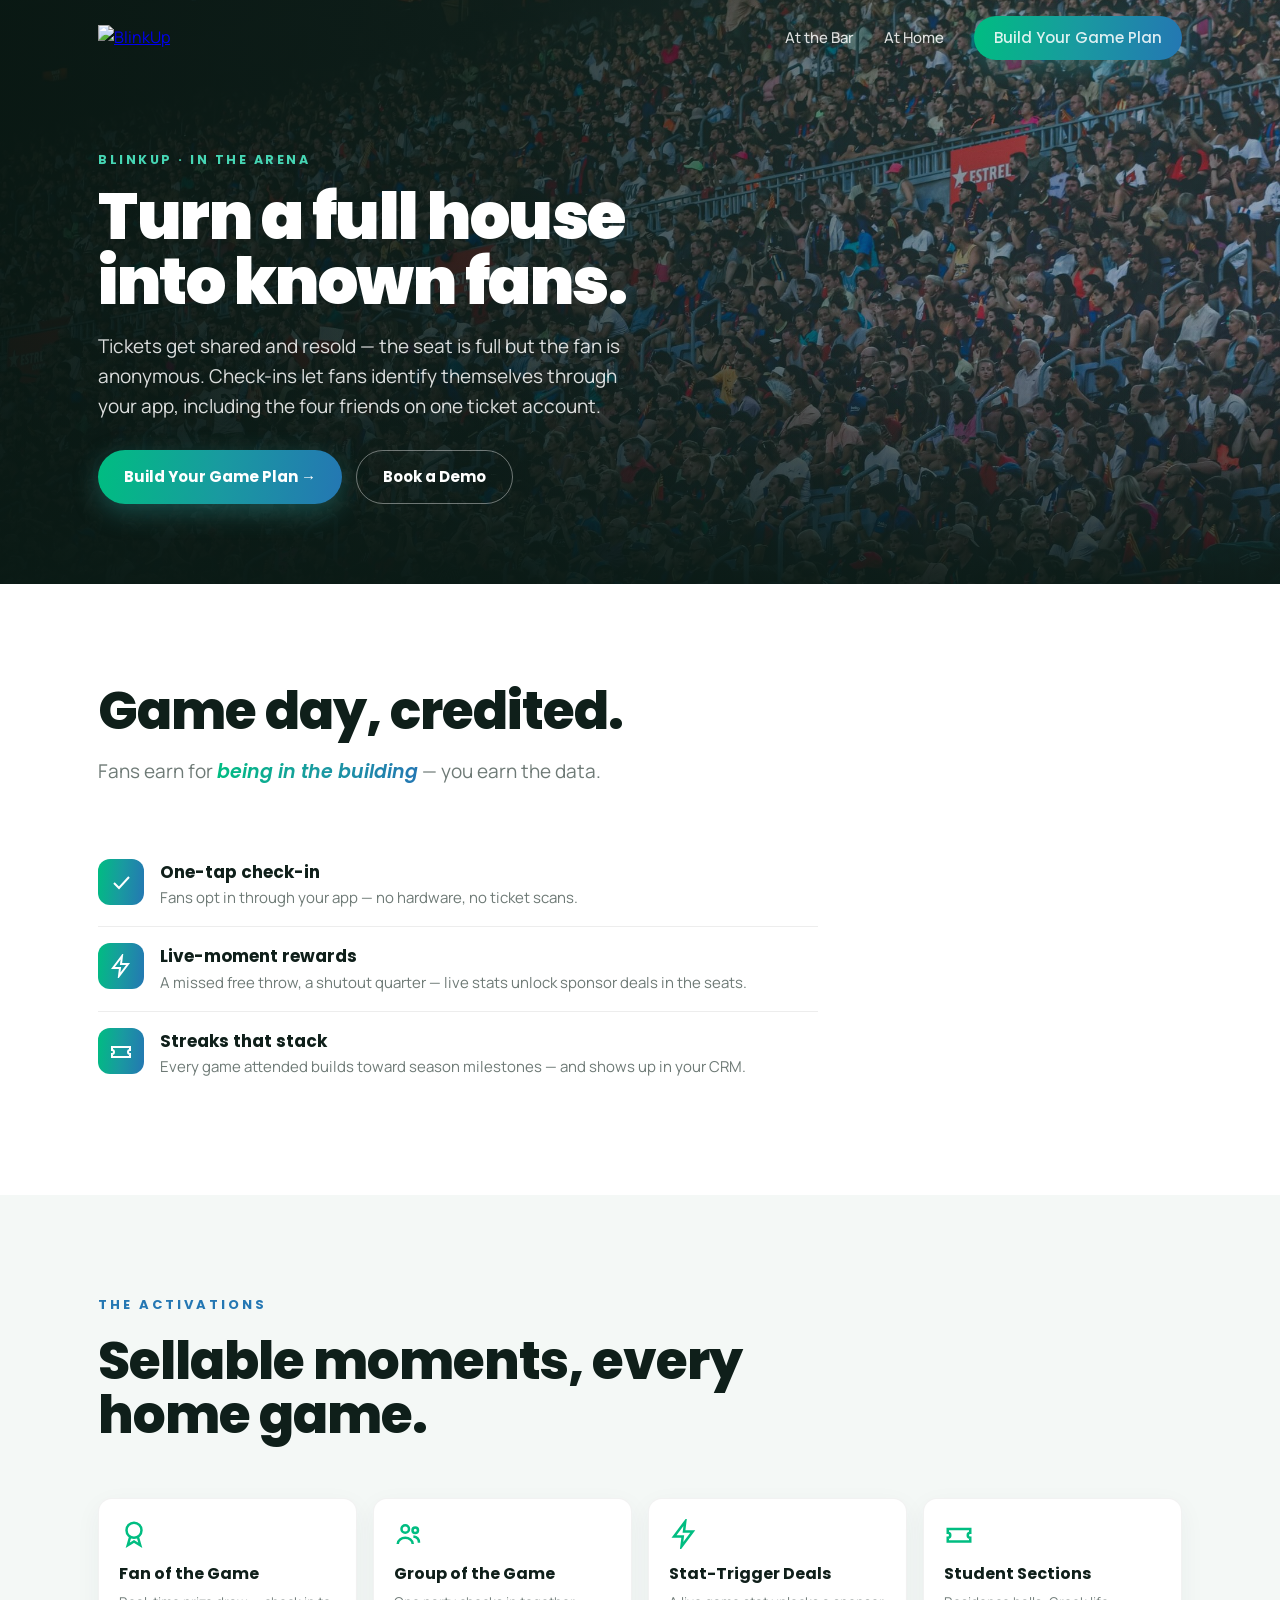
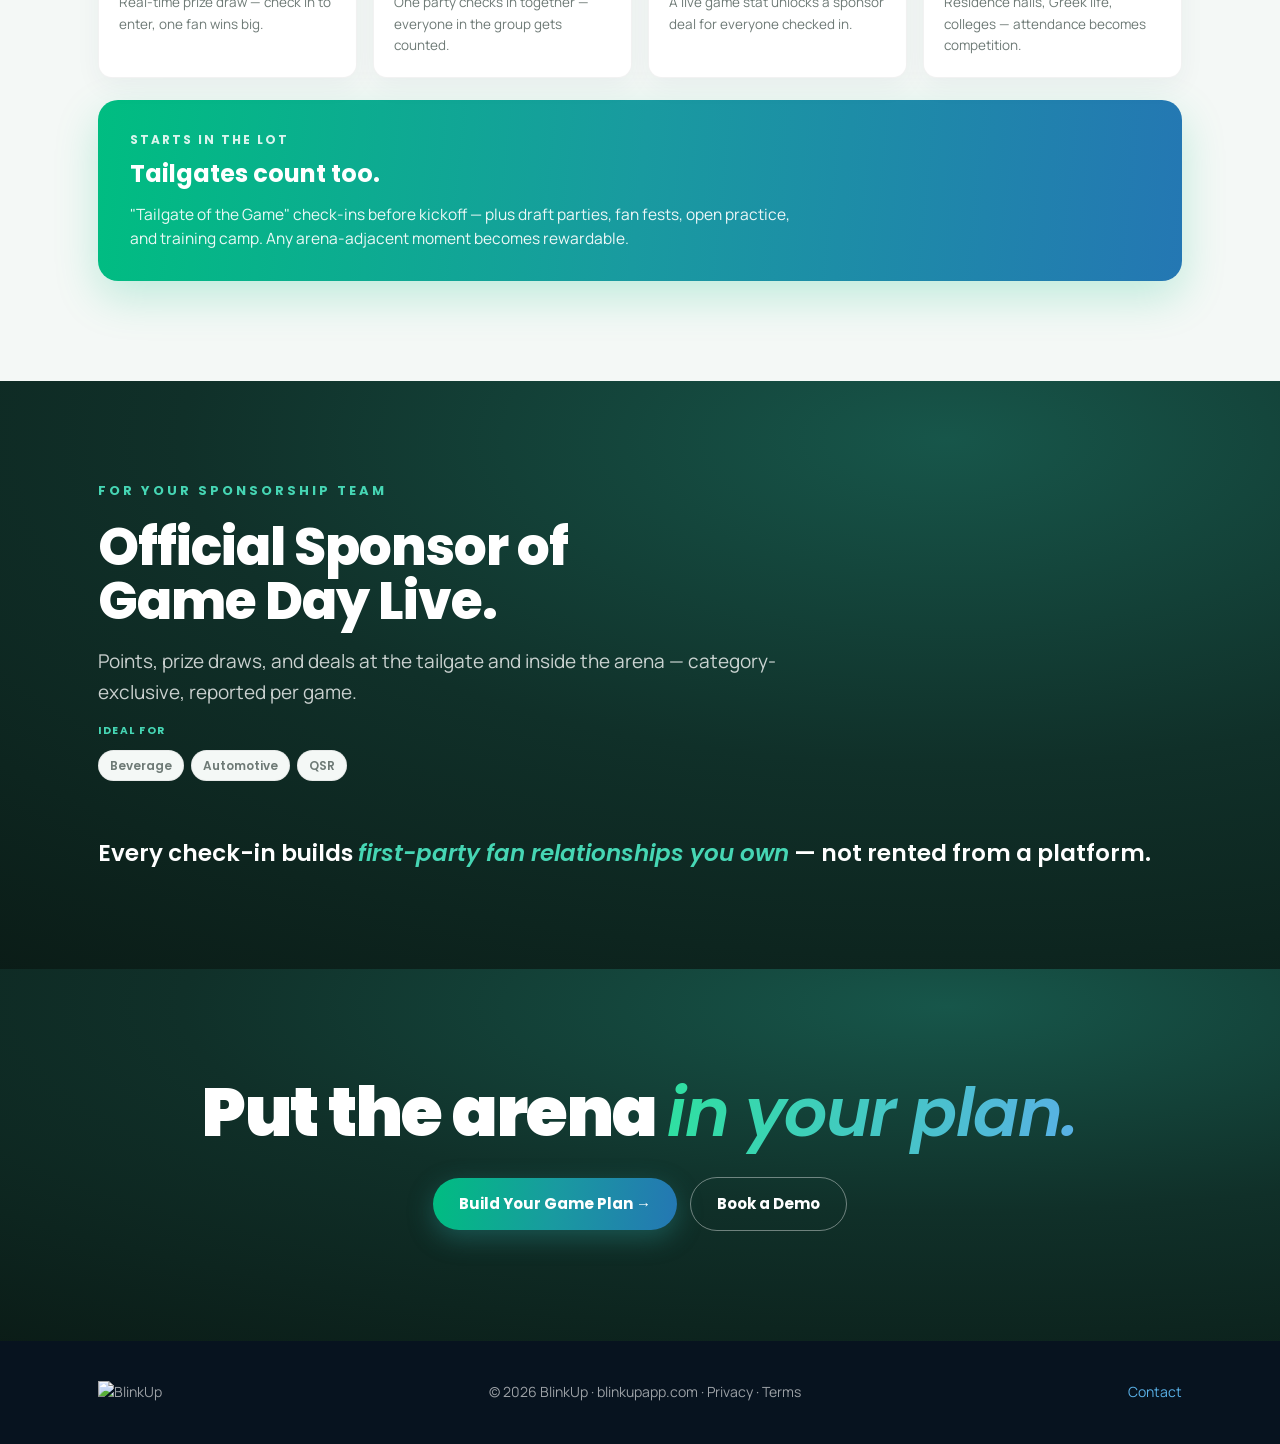
==== arena/index.html @ 6c3e8716 "Messaging pass: 76% unknown reframe, consent-first language, slower rotations, demo request form - P" ====
<!DOCTYPE html>
<html lang="en">
<head>
<meta charset="UTF-8" />
<meta name="viewport" content="width=device-width, initial-scale=1.0" />
<title>In the Arena — BlinkUp</title>
<meta name="description" content="Turn a full house into known fans. Voluntary check-ins, Fan of the Game, stat-trigger deals, and attendance streaks — BlinkUp in the arena." />
<link rel="preconnect" href="https://fonts.googleapis.com">
<link rel="preconnect" href="https://fonts.gstatic.com" crossorigin>
<link href="https://fonts.googleapis.com/css2?family=Poppins:ital,wght@0,500;0,600;0,700;0,800;0,900;1,500;1,600&family=Manrope:wght@400;500;600;700;800&display=swap" rel="stylesheet">
<link rel="stylesheet" href="../assets/site.css">
</head>
<body>

<nav id="nav">
  <div class="wrap nav-inner">
    <a href="../"><img class="nav-logo" src="../assets/blinkup-logo-white.png" alt="BlinkUp" /></a>
    <div class="nav-links" id="navlinks">
      <a href="../bar/">At the Bar</a>
      <a href="../home/">At Home</a>
      <a href="../#planner" class="btn btn-primary nav-cta">Build Your Game Plan</a>
    </div>
    <button class="nav-toggle" id="navtoggle" aria-label="Menu">☰</button>
  </div>
</nav>

<header class="env-hero">
  <div class="env-art" style="background-image:url('../assets/art/hero-arena.jpg');" aria-hidden="true"></div>
  <div class="hero-veil" aria-hidden="true"></div>
  <div class="wrap">
    <div class="crumb">BlinkUp · In the Arena</div>
    <h1>Turn a full house<br>into known fans.</h1>
    <p class="sub">Tickets get shared and resold — the seat is full but the fan is anonymous. Check-ins let fans identify themselves through your app, including the four friends on one ticket account.</p>
    <div class="hero-cta">
      <a href="../#planner" class="btn btn-primary">Build Your Game Plan →</a>
      <a href="../#demo" class="btn btn-ghost">Book a Demo</a>
    </div>
  </div>
</header>

<section class="sec">
  <div class="wrap">
    <div class="sec-head reveal">
      <h2>Game day, credited.</h2>
      <p class="lead">Fans earn for <span class="serif-i grad-text">being in the building</span> — you earn the data.</p>
    </div>
    <div class="env-rows reveal" style="max-width:720px;">
      <div class="row"><div class="ic"><svg viewBox="0 0 24 24" fill="none" stroke-width="2"><path d="M5 13l5 5L20 7"/></svg></div><div><h4>One-tap check-in</h4><p>Fans opt in through your app — no hardware, no ticket scans.</p></div></div>
      <div class="row"><div class="ic"><svg viewBox="0 0 24 24" fill="none" stroke-width="2"><path d="M13 2L4 14h7l-1 8 9-12h-7z"/></svg></div><div><h4>Live-moment rewards</h4><p>A missed free throw, a shutout quarter — live stats unlock sponsor deals in the seats.</p></div></div>
      <div class="row"><div class="ic"><svg viewBox="0 0 24 24" fill="none" stroke-width="2"><path d="M3 8h18v3a2 2 0 000 4v3H3v-3a2 2 0 000-4z"/></svg></div><div><h4>Streaks that stack</h4><p>Every game attended builds toward season milestones — and shows up in your CRM.</p></div></div>
    </div>
  </div>
</section>

<section class="sec sec-2">
  <div class="wrap">
    <div class="sec-head reveal">
      <div class="eyebrow">The Activations</div>
      <h2>Sellable moments, every home game.</h2>
    </div>
    <div class="sig-strip reveal" style="margin-top:0;">
      <div class="sig"><div class="sig-ic"><svg viewBox="0 0 24 24" fill="none" stroke-width="2"><circle cx="12" cy="9" r="6"/><path d="M9 14l-2 7 5-3 5 3-2-7"/></svg></div><h4>Fan of the Game</h4><p>Real-time prize draw — check in to enter, one fan wins big.</p></div>
      <div class="sig"><div class="sig-ic"><svg viewBox="0 0 24 24" fill="none" stroke-width="2"><circle cx="9" cy="8" r="3"/><path d="M3 20c0-3 3-5 6-5s6 2 6 5"/><circle cx="17" cy="9" r="2.2"/><path d="M15.5 14c3 .3 4.5 2 4.5 5"/></svg></div><h4>Group of the Game</h4><p>One party checks in together — everyone in the group gets counted.</p></div>
      <div class="sig"><div class="sig-ic"><svg viewBox="0 0 24 24" fill="none" stroke-width="2"><path d="M13 2L4 14h7l-1 8 9-12h-7z"/></svg></div><h4>Stat-Trigger Deals</h4><p>A live game stat unlocks a sponsor deal for everyone checked in.</p></div>
      <div class="sig"><div class="sig-ic"><svg viewBox="0 0 24 24" fill="none" stroke-width="2"><path d="M3 8h18v3a2 2 0 000 4v3H3v-3a2 2 0 000-4z"/></svg></div><h4>Student Sections</h4><p>Residence halls, Greek life, colleges — attendance becomes competition.</p></div>
    </div>
    <div class="slate-season reveal">
      <div class="slabel2">Starts in the lot</div>
      <h3>Tailgates count too.</h3>
      <p>"Tailgate of the Game" check-ins before kickoff — plus draft parties, fan fests, open practice, and training camp. Any arena-adjacent moment becomes rewardable.</p>
    </div>
  </div>
</section>

<section class="sec sec-dark">
  <div class="wrap">
    <div class="sec-head reveal">
      <div class="eyebrow light">For Your Sponsorship Team</div>
      <h2>Official Sponsor of<br>Game Day Live.</h2>
      <p class="lead">Points, prize draws, and deals at the tailgate and inside the arena — category-exclusive, reported per game.</p>
      <div class="cat-tags" style="margin-top:16px;"><span class="who" style="color:var(--light-accent);">Ideal for</span><span class="cat-tag">Beverage</span><span class="cat-tag">Automotive</span><span class="cat-tag">QSR</span></div>
    </div>
    <p class="prob-foot reveal" style="margin-top:10px;">Every check-in builds <span class="serif-i" style="color:var(--light-accent)">first-party fan relationships you own</span> — not rented from a platform.</p>
  </div>
</section>

<section class="cta">
  <div class="wrap">
    <h2 class="reveal">Put the arena <span class="serif-i">in your plan.</span></h2>
    <div class="reveal" style="margin-top:30px;">
      <a href="../#planner" class="btn btn-primary">Build Your Game Plan →</a>
      <a href="../#demo" class="btn btn-ghost" style="margin-left:10px;">Book a Demo</a>
    </div>
  </div>
</section>

<footer>
  <div class="wrap foot-inner">
    <img class="foot-logo" src="../assets/blinkup-logo-white.png" alt="BlinkUp" />
    <div>© 2026 BlinkUp · blinkupapp.com · <a href="../privacy-policy/" style="color:rgba(255,255,255,.6);text-decoration:none;">Privacy</a> · <a href="../terms-of-use/" style="color:rgba(255,255,255,.6);text-decoration:none;">Terms</a></div>
    <div><a href="mailto:willbott@blinkupapp.com?subject=BlinkUp%20inquiry" style="color:var(--glow-blue);text-decoration:none;">Contact</a></div>
  </div>
</footer>

<script>
  const nav = document.getElementById('nav');
  const onScroll = () => nav.classList.toggle('scrolled', window.scrollY > 40);
  onScroll(); window.addEventListener('scroll', onScroll, { passive: true });
  const toggle = document.getElementById('navtoggle');
  const links = document.getElementById('navlinks');
  toggle.addEventListener('click', () => links.classList.toggle('open'));
  const revObs = new IntersectionObserver((entries) => {
    entries.forEach(e => { if (e.isIntersecting) { e.target.classList.add('in'); revObs.unobserve(e.target); } });
  }, { threshold: 0.15 });
  document.querySelectorAll('.reveal').forEach(el => revObs.observe(el));
</script>
</body>
</html>
---- assets/site.css ----
*, *::before, *::after { box-sizing: border-box; margin: 0; padding: 0; }
  :root {
    --green: #00BD81;
    --teal: #199AA0;
    --blue: #2477B3;
    --blue-deep: #1B5C8C;
    --green-deep: #0A8F63;
    --ink: #0F1F1A;
    --text: #3B4744;
    --muted: #6E7A76;
    --bg: #ffffff;
    --bg-2: #F4F8F6;
    --white: #ffffff;
    --glow-green: #2fe0a0;
    --glow-blue: #59b0e6;
    --light-accent: #46d6b4;
    --grad: linear-gradient(96deg, #00BD81 0%, #199AA0 50%, #2477B3 100%);
    --dark-grad: radial-gradient(130% 120% at 74% 10%, #17564a 0%, #103029 46%, #0a1a15 100%);
    --maxw: 1140px;
    --sans: 'Poppins', -apple-system, BlinkMacSystemFont, 'Segoe UI', sans-serif;
    --body: 'Manrope', -apple-system, BlinkMacSystemFont, 'Segoe UI', sans-serif;
  }
  html { scroll-behavior: smooth; }
  body { font-family: var(--body); color: var(--text); background: var(--bg); line-height: 1.6; -webkit-font-smoothing: antialiased; overflow-x: hidden; }
  h1,h2,h3,h4,.sans { font-family: var(--sans); }
  .serif-i { font-family: var(--sans); font-style: italic; font-weight: 600; }
  .grad-text { background: var(--grad); -webkit-background-clip: text; background-clip: text; -webkit-text-fill-color: transparent; }

  .wrap { max-width: var(--maxw); margin: 0 auto; padding: 0 28px; }
  .eyebrow { font-family: var(--sans); font-weight: 700; font-size: 13px; letter-spacing: 3px; text-transform: uppercase; color: var(--blue); margin-bottom: 18px; }
  .eyebrow.light { color: var(--light-accent); }

  .btn { display: inline-flex; align-items: center; gap: 9px; font-family: var(--sans); font-weight: 700; font-size: 15px; padding: 14px 26px; border-radius: 999px; text-decoration: none; cursor: pointer; border: none; transition: transform .18s ease, box-shadow .18s ease; }
  .btn-primary { background: var(--grad); color: #fff; box-shadow: 0 8px 26px rgba(42,150,150,.4); }
  .btn-primary:hover { transform: translateY(-2px); box-shadow: 0 12px 32px rgba(42,150,150,.5); }
  .btn-ghost { background: transparent; color: #fff; border: 1.5px solid rgba(255,255,255,.4); }
  .btn-ghost:hover { background: rgba(255,255,255,.1); border-color: #fff; }

  /* Nav */
  nav { position: fixed; top: 0; left: 0; right: 0; z-index: 100; padding: 16px 0; transition: background .3s, box-shadow .3s, padding .3s; }
  nav.scrolled { background: rgba(8,20,34,.85); backdrop-filter: blur(12px); padding: 10px 0; box-shadow: 0 1px 0 rgba(255,255,255,.08); }
  .nav-inner { display: flex; align-items: center; justify-content: space-between; }
  .nav-logo { height: 26px; display: block; }
  .nav-links { display: flex; align-items: center; gap: 30px; }
  .nav-links a { color: rgba(255,255,255,.85); text-decoration: none; font-size: 15px; font-weight: 500; }
  .nav-links a:hover { color: #fff; }
  .nav-cta { padding: 10px 20px; font-size: 14px; }
  .nav-toggle { display: none; background: none; border: none; color: #fff; font-size: 26px; cursor: pointer; }

  /* Hero — Luminous Presence artwork */
  .hero { position: relative; color: #fff; padding: 195px 0 140px; overflow: hidden; background: #0a1a15; }
  .hero-art { position: absolute; inset: 0; background: url('art/hero-photo.jpg') center 30% / cover no-repeat; }
  .hero-veil { position: absolute; inset: 0; background:
    linear-gradient(180deg, rgba(10,26,21,0) 55%, rgba(10,26,21,.88) 100%),
    linear-gradient(94deg, rgba(8,22,17,.94) 0%, rgba(8,22,17,.78) 38%, rgba(8,22,17,.32) 72%, rgba(8,22,17,.18) 100%),
    linear-gradient(160deg, rgba(0,120,80,.20) 0%, rgba(10,60,90,.18) 100%); }
  .hero .wrap { position: relative; }
  .hero-copy { max-width: 640px; }
  .hero h1 { font-size: clamp(34px,6.6vw,80px); font-weight: 900; line-height: 1.0; letter-spacing: -1.5px; margin-bottom: 22px; }
  .hero h1 .g { background: linear-gradient(96deg,var(--glow-green),var(--glow-blue)); -webkit-background-clip: text; background-clip: text; -webkit-text-fill-color: transparent; }
  .hero p.sub { font-size: clamp(17px,2vw,21px); color: rgba(255,255,255,.85); max-width: 560px; margin-bottom: 34px; }
  .hero-cta { display: flex; gap: 14px; flex-wrap: wrap; }

  /* Type-on + capture (the check-in moment) */
  .hero h1 .ch { opacity: 0; }
  .hero h1.typed .ch { opacity: 1; transition: opacity .18s ease; }
  .cap { position: relative; display: inline-block; padding: 0 .08em; }
  .cap::before { content: ''; position: absolute; inset: .02em -.12em -.06em -.1em; border-radius: .28em;
    padding: 3px; background: var(--grad);
    -webkit-mask: linear-gradient(#fff 0 0) content-box, linear-gradient(#fff 0 0);
    -webkit-mask-composite: xor; mask: linear-gradient(#fff 0 0) content-box, linear-gradient(#fff 0 0);
    mask-composite: exclude;
    opacity: 0; transform: scale(1.18); }
  .cap .tickbadge { position: absolute; top: -.18em; right: -.42em; width: .42em; height: .42em; border-radius: 50%;
    background: var(--grad); display: grid; place-items: center; opacity: 0; transform: scale(.3);
    box-shadow: 0 6px 18px rgba(0,189,129,.45); }
  .cap .tickbadge svg { width: 58%; height: 58%; stroke: #fff; stroke-width: 3.4; fill: none; }
  .cap.on::before { opacity: 1; transform: scale(1); transition: opacity .3s ease, transform .45s cubic-bezier(.2,1.4,.4,1); }
  .cap.on .tickbadge { opacity: 1; transform: scale(1); transition: opacity .2s ease .18s, transform .5s cubic-bezier(.2,1.8,.4,1) .18s; }

  /* Place chips — check in as each photo comes up */
  .place-chips { display: flex; gap: 10px; flex-wrap: wrap; margin: 18px 0 34px; }
  .place-chip { display: inline-flex; align-items: center; gap: 7px; font-family: var(--sans); font-weight: 600;
    font-size: 14.5px; padding: 7px 16px; border-radius: 999px; color: rgba(255,255,255,.72);
    border: 1.5px solid rgba(255,255,255,.28); position: relative; transition: color .4s, border-color .4s, background .4s; }
  .place-chip .tick { display: grid; place-items: center; width: 16px; height: 16px; border-radius: 50%;
    background: rgba(255,255,255,.18); transform: scale(.85); transition: background .4s, transform .4s; }
  .place-chip .tick svg { width: 10px; height: 10px; stroke: rgba(255,255,255,.55); stroke-width: 3; fill: none; transition: stroke .4s; }
  .place-chip.active { color: #fff; border-color: transparent; background: linear-gradient(96deg, rgba(0,189,129,.32), rgba(36,119,179,.32)); }
  .place-chip.active .tick { background: var(--grad); transform: scale(1.08); }
  .place-chip.active .tick svg { stroke: #fff; }
  .place-chip.active::after { content: ''; position: absolute; inset: -2px; border-radius: 999px;
    border: 1.5px solid rgba(70,214,180,.65); animation: chipping 1.6s ease-out; pointer-events: none; }
  @keyframes chipping { 0% { transform: scale(1); opacity: .9; } 100% { transform: scale(1.28); opacity: 0; } }
  @media (prefers-reduced-motion: reduce) {
    .hero h1 .ch, .hero h1.typed .ch { transition: none; }
    .place-chip.active::after { animation: none; }
  }
  .hero-stats { display: flex; gap: 34px; margin-top: 56px; }
  .hero-stat .n { font-family: var(--sans); font-weight: 800; font-size: 34px; }
  .hero-stat .l { font-size: 13.5px; color: rgba(255,255,255,.65); max-width: 150px; line-height: 1.35; }

  /* Sections */
  .sec { padding: 100px 0; position: relative; }
  .sec-dark { background: var(--dark-grad); color: #fff; }
  .sec-2 { background: var(--bg-2); }
  .sec-head { max-width: 720px; margin-bottom: 56px; }
  .sec-head.center { margin-left: auto; margin-right: auto; text-align: center; }
  .sec h2 { font-size: clamp(32px,4.4vw,52px); font-weight: 800; line-height: 1.04; letter-spacing: -1px; color: var(--ink); margin-bottom: 18px; }
  .sec-dark h2 { color: #fff; }
  .sec .lead { font-size: clamp(16px,2vw,19px); color: var(--muted); }
  .sec-dark .lead { color: rgba(255,255,255,.78); }

  .ic { flex-shrink: 0; width: 46px; height: 46px; border-radius: 12px; background: var(--grad); display: grid; place-items: center; }
  .ic svg { width: 24px; height: 24px; stroke: #fff; fill: none; }
  .ic.circle { border-radius: 50%; }

  /* Problem */
  .prob-grid { display: grid; grid-template-columns: .8fr 1.2fr; gap: 64px; align-items: center; }
  .donut-wrap { position: relative; width: 230px; margin: 0 auto; }
  .donut { width: 230px; height: 230px; display: block; }
  .donut-label { position: absolute; inset: 0; display: grid; place-content: center; text-align: center; }
  .donut-label .p { font-family: var(--sans); font-weight: 900; font-size: 44px; line-height: 1; }
  .donut-label .s { font-size: 13px; letter-spacing: 2px; text-transform: uppercase; color: var(--light-accent); font-weight: 700; }
  .donut-sub { font-size: 15px; color: rgba(255,255,255,.68); max-width: 250px; margin: 14px auto 0; text-align: center; }
  .donut-src { font-size: 11.5px; color: rgba(255,255,255,.4); margin-top: 8px; text-align: center; }
  .prob-list .row { display: flex; gap: 18px; padding: 20px 0; border-bottom: 1px solid rgba(255,255,255,.1); }
  .prob-list .row:last-child { border-bottom: none; }
  .prob-list h4 { font-size: 15px; letter-spacing: 1.5px; text-transform: uppercase; margin-bottom: 4px; }
  .prob-list p { color: rgba(255,255,255,.72); font-size: 15.5px; }
  .prob-foot { margin-top: 46px; font-size: clamp(18px,2.2vw,23px); font-weight: 600; font-family: var(--sans); line-height: 1.4; }

  /* Manifesto — the everyday fan */
  .manifesto { background: #0a1a15; color: #fff; padding: 110px 0; text-align: center; position: relative; overflow: hidden; }
  .manifesto .glow { position: absolute; top: -40%; left: 50%; transform: translateX(-50%); width: 900px; height: 900px; background: radial-gradient(circle, rgba(0,189,129,.14), transparent 65%); }
  .manifesto .wrap { position: relative; max-width: 880px; }
  .manifesto p.big { font-family: var(--sans); font-weight: 600; font-size: clamp(22px,3.2vw,34px); line-height: 1.35; letter-spacing: -.5px; }
  .manifesto p.big b { font-weight: 800; }
  .manifesto .kicker { margin-top: 30px; font-family: var(--sans); font-weight: 800; font-size: clamp(19px,2.4vw,25px); }
  .manifesto .kicker .grad-text { background: linear-gradient(96deg,var(--glow-green),var(--glow-blue)); -webkit-background-clip: text; background-clip: text; -webkit-text-fill-color: transparent; }

  /* Cards */
  .cards { display: grid; grid-template-columns: repeat(3,1fr); gap: 24px; }
  .card { background: #fff; border-radius: 18px; padding: 32px 28px; box-shadow: 0 10px 40px rgba(20,50,80,.06); border: 1px solid rgba(0,0,0,.03); transition: transform .2s, box-shadow .2s; }
  .card:hover { transform: translateY(-5px); box-shadow: 0 18px 50px rgba(20,50,80,.13); }
  .card.has-art { padding: 0; overflow: hidden; }
  .card.has-art .card-art { display: block; width: 100%; aspect-ratio: 4/3; object-fit: cover; }
  .card.has-art .card-body { padding: 26px 28px 30px; }
  .card-ic { width: 52px; height: 52px; border-radius: 14px; background: var(--grad); display: grid; place-items: center; margin-bottom: 18px; }
  .card-ic svg { width: 26px; height: 26px; stroke: #fff; fill: none; }
  .card h3 { color: var(--ink); font-size: 22px; margin-bottom: 14px; }
  .card ul { list-style: none; }
  .card li { position: relative; padding-left: 20px; margin-bottom: 9px; font-size: 15.5px; color: #4a5561; }
  .card li::before { content: ''; position: absolute; left: 0; top: 9px; width: 7px; height: 7px; border-radius: 50%; background: var(--green); }
  .sec-foot { margin-top: 44px; text-align: center; font-family: var(--sans); font-weight: 700; font-size: clamp(16px,2vw,20px); color: var(--ink); }
  .patent-chip { display: inline-block; font-family: var(--sans); font-size: 11px; font-weight: 700; letter-spacing: 1.5px; text-transform: uppercase; color: var(--blue); background: rgba(36,119,179,.09); border: 1px solid rgba(36,119,179,.22); border-radius: 999px; padding: 3px 10px; margin-left: 8px; vertical-align: middle; }

  /* How it works — real phone screenshots */
  .steps { display: grid; grid-template-columns: repeat(4,1fr); gap: 24px; }
  .step { text-align: center; }
  .phone { width: 100%; max-width: 224px; margin: 0 auto 22px; background: #0b1520; border-radius: 30px; padding: 7px; box-shadow: 0 24px 55px rgba(12,30,50,.26); }
  .phone img { display: block; width: 100%; border-radius: 24px; }
  .step-n { font-family: var(--sans); font-weight: 800; font-size: 15px; color: var(--blue); }
  .step h3 { font-size: 18px; color: var(--ink); margin: 2px 0 8px; }
  .step p { font-size: 14.5px; color: var(--muted); }
  .how-note { text-align: center; font-size: 13px; color: var(--muted); margin-top: 26px; }
  .how-foot { margin-top: 22px; text-align: center; font-family: var(--sans); font-weight: 700; font-size: clamp(16px,2vw,21px); color: var(--ink); }

  /* Sponsors network */
  .net-grid { display: grid; grid-template-columns: 1fr 1.1fr; gap: 50px; align-items: center; }
  .net-list .row { display: flex; gap: 16px; padding: 18px 0; }
  .net-list .ic { background: #fff; } .net-list .ic svg { stroke: var(--blue-deep); }
  .net-list .ic.on { background: var(--grad); } .net-list .ic.on svg { stroke: #fff; }
  .net-list h4 { font-size: 19px; color: #fff; font-family: var(--sans); }
  .net-list .ex { font-size: 12px; letter-spacing: 1.5px; text-transform: uppercase; color: var(--light-accent); font-weight: 700; margin: 3px 0; }
  .net-list p { color: rgba(255,255,255,.74); font-size: 15px; }
  .netmap { position: relative; aspect-ratio: 1; }
  .netmap .center-glow { position: absolute; top: 50%; left: 50%; width: 55%; height: 55%; transform: translate(-50%,-50%); background: radial-gradient(circle, rgba(42,165,149,.28), transparent 70%); border-radius: 50%; }
  .netmap svg.lines { position: absolute; inset: 0; width: 100%; height: 100%; }
  .node { position: absolute; transform: translate(-50%,-50%); text-align: center; }
  .node .dot { width: 54px; height: 54px; border-radius: 50%; display: grid; place-items: center; margin: 0 auto 8px; }
  .node .dot svg { width: 24px; height: 24px; }
  .node.arena .dot { background: var(--grad); box-shadow: 0 0 0 8px rgba(42,165,149,.15), 0 10px 30px rgba(42,165,149,.4); } .node.arena .dot svg { stroke: #fff; }
  .node.bar .dot { background: #fff; } .node.bar .dot svg { stroke: var(--blue-deep); }
  .node.home .dot { background: rgba(90,200,230,.15); border: 1.5px solid var(--glow-blue); } .node.home .dot svg { stroke: #9adcf5; }
  .node .name { font-family: var(--sans); font-weight: 700; color: #fff; font-size: 16px; }
  .node .type { font-size: 10px; letter-spacing: 1.5px; text-transform: uppercase; color: rgba(255,255,255,.5); }

  /* Value for fans (real screenshot) */
  .split { display: grid; grid-template-columns: .85fr 1.15fr; gap: 56px; align-items: center; }
  .split-phone { width: 100%; max-width: 300px; margin: 0 auto; background: #0b1520; border-radius: 38px; padding: 9px; box-shadow: 0 30px 70px rgba(20,50,80,.2); }
  .split-phone img { display: block; width: 100%; border-radius: 30px; }
  .val-list .row { display: flex; gap: 18px; padding: 18px 0; }
  .val-list h4 { color: var(--ink); font-size: 19px; font-family: var(--sans); margin-bottom: 3px; }
  .val-list p { color: var(--muted); font-size: 15.5px; }

  /* Value to org */
  .org-grid { display: grid; grid-template-columns: .8fr 1.2fr; gap: 56px; align-items: center; }
  .bignum { text-align: center; }
  .bignum .ring100 { width: 210px; height: 210px; margin: 0 auto; }
  .bignum .cap { max-width: 260px; margin: 16px auto 0; color: var(--muted); font-size: 15px; }
  .bignum .cap b { color: var(--text); }
  .steplist .row { display: flex; gap: 18px; padding: 18px 0; border-bottom: 1px solid rgba(0,0,0,.07); }
  .steplist .row:last-child { border-bottom: none; }
  .num-badge { flex-shrink: 0; width: 38px; height: 38px; border-radius: 50%; background: var(--grad); color: #fff; font-family: var(--sans); font-weight: 800; display: grid; place-items: center; }
  .steplist h4 { color: var(--ink); font-size: 19px; font-family: var(--sans); margin-bottom: 3px; }
  .steplist p { color: var(--muted); font-size: 15.5px; }

  /* Partners */
  .part-grid { display: grid; grid-template-columns: 1fr 1fr; gap: 56px; align-items: start; }
  .part-list .row { display: flex; gap: 16px; padding: 16px 0; }
  .part-list h4 { color: #fff; font-family: var(--sans); font-size: 18px; }
  .part-list p { color: rgba(255,255,255,.72); font-size: 15px; }
  .recap { background: rgba(255,255,255,.05); border: 1px solid rgba(255,255,255,.12); border-radius: 20px; padding: 26px; }
  .recap .rlabel { font-size: 12px; letter-spacing: 2px; text-transform: uppercase; color: var(--light-accent); font-weight: 700; margin-bottom: 4px; }
  .recap .rsub { color: rgba(255,255,255,.62); font-size: 14px; margin-bottom: 20px; }
  .recap-stats { display: grid; grid-template-columns: 1fr 1fr; gap: 12px; margin-bottom: 12px; }
  .rstat { background: rgba(255,255,255,.05); border-radius: 12px; padding: 16px; }
  .rstat .n { font-family: var(--sans); font-weight: 800; font-size: 28px; }
  .rstat .n.g { background: linear-gradient(96deg,var(--glow-green),var(--glow-blue)); -webkit-background-clip: text; background-clip: text; -webkit-text-fill-color: transparent; }
  .rstat .l { font-size: 12.5px; color: rgba(255,255,255,.62); }
  .rconv { background: rgba(255,255,255,.05); border-radius: 12px; padding: 16px; display: grid; grid-template-columns: repeat(3,1fr); gap: 8px; }
  .rconv .n { font-family: var(--sans); font-weight: 800; font-size: 20px; color: #fff; }
  .rconv .l { font-size: 11px; color: rgba(255,255,255,.55); }
  .rconv .full { grid-column: 1/-1; font-size: 11px; letter-spacing: 1.5px; text-transform: uppercase; color: var(--light-accent); font-weight: 700; margin-bottom: 2px; }

  /* Integration */
  .int-cards { display: grid; grid-template-columns: repeat(4,1fr); gap: 20px; margin-bottom: 40px; }
  .int-card { background: #fff; border-radius: 16px; padding: 26px 22px; text-align: center; box-shadow: 0 10px 34px rgba(20,50,80,.06); }
  .int-card .card-ic { margin: 0 auto 16px; }
  .int-card h3 { color: var(--ink); font-size: 18px; margin-bottom: 8px; }
  .int-card p { font-size: 14px; color: var(--muted); }
  .equation { display: flex; align-items: center; justify-content: center; gap: 18px; flex-wrap: wrap; }
  .eq-box { background: #fff; border-radius: 16px; padding: 22px 26px; text-align: center; min-width: 210px; box-shadow: 0 10px 30px rgba(20,50,80,.07); }
  .eq-box.final { background: var(--grad); color: #fff; }
  .eq-box .t { font-family: var(--sans); font-weight: 800; font-size: 18px; color: var(--ink); }
  .eq-box.final .t { color: #fff; }
  .eq-box .d { font-size: 13px; color: var(--muted); margin-top: 4px; }
  .eq-box.final .d { color: rgba(255,255,255,.9); }
  .eq-box img.eq-logo { height: 26px; }
  .eq-sign { font-family: var(--sans); font-weight: 800; font-size: 30px; color: var(--blue); }

  /* Answers — the questions every team asks */
  .qa-list { max-width: 860px; margin: 0 auto; }
  .qa { border-bottom: 1px solid rgba(0,0,0,.08); padding: 24px 0; display: grid; grid-template-columns: 1fr 1.35fr; gap: 26px; }
  .qa:last-child { border-bottom: none; }
  .qa h4 { font-family: var(--sans); color: var(--ink); font-size: 17px; line-height: 1.4; }
  .qa p { font-size: 15.5px; color: var(--muted); }
  .qa p b { color: var(--text); }

  /* CTA */
  .cta { background: var(--dark-grad); color: #fff; padding: 110px 0; text-align: center; overflow: hidden; }
  .cta h2 { font-size: clamp(38px,6vw,68px); font-weight: 900; letter-spacing: -1.5px; line-height: 1; margin-bottom: 16px; }
  .cta h2 .serif-i { background: linear-gradient(96deg,var(--glow-green),var(--glow-blue)); -webkit-background-clip: text; background-clip: text; -webkit-text-fill-color: transparent; }
  .cta .lead { max-width: 560px; margin: 0 auto 40px; color: rgba(255,255,255,.82); font-size: 18px; }
  .cta-steps { display: flex; gap: 20px; justify-content: center; flex-wrap: wrap; margin-bottom: 46px; }
  .cta-step { display: flex; gap: 12px; align-items: flex-start; background: rgba(255,255,255,.05); border: 1px solid rgba(255,255,255,.1); border-radius: 14px; padding: 18px 22px; max-width: 300px; text-align: left; }
  .cta-step h4 { font-family: var(--sans); font-size: 16px; }
  .cta-step p { font-size: 13.5px; color: rgba(255,255,255,.72); }
  .cta-mail { font-family: var(--sans); font-weight: 800; font-size: clamp(22px,3vw,32px); color: #fff; text-decoration: none; }
  .cta-mail:hover { color: var(--glow-blue); }

  footer { background: #07131f; color: rgba(255,255,255,.6); padding: 40px 0; }
  .foot-inner { display: flex; justify-content: space-between; align-items: center; flex-wrap: wrap; gap: 16px; font-size: 14px; }
  .foot-logo { height: 22px; }

  /* Sponsorship slate */
  .statbar { display: flex; flex-wrap: wrap; gap: 10px 24px; align-items: center; margin-bottom: 46px; font-family: var(--sans); font-weight: 600; font-size: 15px; color: var(--ink); }
  .statbar .dot { width: 5px; height: 5px; border-radius: 50%; background: var(--green); }
  .statbar b { color: var(--blue); }
  .slate-card .slabel { font-family: var(--sans); font-weight: 700; font-size: 12px; letter-spacing: 2px; text-transform: uppercase; color: var(--blue); margin-bottom: 6px; }
  .slate-card h3 { color: var(--ink); font-size: 20px; margin-bottom: 10px; }
  .slate-card p { font-size: 15px; color: #4a5561; margin-bottom: 16px; }
  .cat-tags { display: flex; flex-wrap: wrap; gap: 7px; }
  .cat-tags .who { width: 100%; font-size: 10.5px; letter-spacing: 1.5px; text-transform: uppercase; color: #C0392B; font-weight: 700; margin-bottom: 3px; font-family: var(--sans); }
  .cat-tag { font-family: var(--sans); font-size: 12px; font-weight: 600; color: var(--muted); background: var(--bg-2); border: 1px solid rgba(0,0,0,.06); border-radius: 999px; padding: 5px 11px; }
  .slate-season { margin-top: 22px; background: var(--grad); color: #fff; border-radius: 20px; padding: 30px 32px; box-shadow: 0 16px 44px rgba(0,189,129,.22); }
  .slate-season .slabel2 { font-family: var(--sans); font-weight: 700; font-size: 12px; letter-spacing: 2px; text-transform: uppercase; color: rgba(255,255,255,.85); margin-bottom: 6px; }
  .slate-season h3 { font-size: 24px; margin-bottom: 8px; }
  .slate-season p { color: rgba(255,255,255,.92); max-width: 680px; font-size: 15.5px; }
  .sig-strip { display: grid; grid-template-columns: repeat(4,1fr); gap: 16px; margin-top: 44px; }
  .sig { background: #fff; border: 1px solid rgba(0,0,0,.05); border-radius: 14px; padding: 20px; box-shadow: 0 8px 26px rgba(20,50,80,.05); }
  .sig .sig-ic { width: 30px; height: 30px; margin-bottom: 12px; }
  .sig .sig-ic svg { width: 30px; height: 30px; stroke: var(--green); fill: none; }
  .sig h4 { font-family: var(--sans); color: var(--ink); font-size: 16px; margin-bottom: 6px; }
  .sig p { font-size: 13.5px; color: var(--muted); }
  .slate-mini { text-align: center; margin-top: 40px; font-family: var(--sans); font-weight: 700; font-size: clamp(16px,2vw,20px); color: var(--ink); }
  .slate-mini .grad-text { font-weight: 800; }

  /* Game plan builder */
  .planner-grid { display: grid; grid-template-columns: .9fr 1.1fr; gap: 56px; align-items: start; }
  .q-label { font-family: var(--sans); font-weight: 700; font-size: 17px; color: var(--ink); margin: 26px 0 12px; }
  .q-label:first-child { margin-top: 0; }
  .q-hint { font-size: 13px; color: var(--muted); margin: -8px 0 12px; }
  .plan-chips { display: flex; flex-wrap: wrap; gap: 10px; }
  .plan-chip { display: inline-flex; align-items: center; gap: 8px; font-family: var(--sans); font-weight: 600;
    font-size: 14.5px; padding: 9px 18px; border-radius: 999px; color: var(--text); background: #fff;
    border: 1.5px solid rgba(0,0,0,.16); cursor: pointer; transition: color .25s, border-color .25s, background .25s, box-shadow .25s; }
  .plan-chip:hover { border-color: var(--teal); }
  .plan-chip .tick { display: grid; place-items: center; width: 17px; height: 17px; border-radius: 50%;
    background: rgba(0,0,0,.08); transition: background .25s; }
  .plan-chip .tick svg { width: 10px; height: 10px; stroke: rgba(0,0,0,.35); stroke-width: 3; fill: none; transition: stroke .25s; }
  .plan-chip.sel { color: #fff; border-color: transparent; background: var(--grad); box-shadow: 0 8px 22px rgba(0,189,129,.28); }
  .plan-chip.sel .tick { background: rgba(255,255,255,.25); }
  .plan-chip.sel .tick svg { stroke: #fff; }
  .plan-chip:focus-visible { outline: 3px solid rgba(36,119,179,.5); outline-offset: 2px; }
  .plan-card { background: #fff; border-radius: 20px; box-shadow: 0 18px 55px rgba(20,50,80,.12); padding: 30px 32px 32px; position: relative; overflow: hidden; }
  .plan-card::before { content: ''; position: absolute; top: 0; left: 0; right: 0; height: 6px; background: var(--grad); }
  .plan-card .plabel { font-family: var(--sans); font-weight: 700; font-size: 12px; letter-spacing: 2px; text-transform: uppercase; color: var(--blue); margin-bottom: 4px; }
  .plan-card h3 { color: var(--ink); font-size: 23px; margin-bottom: 4px; }
  .plan-card .psub { font-size: 14px; color: var(--muted); margin-bottom: 10px; }
  .plan-item { display: flex; gap: 14px; padding: 15px 0; border-bottom: 1px solid rgba(0,0,0,.07); }
  .plan-item .ic { width: 40px; height: 40px; border-radius: 11px; }
  .plan-item .ic svg { width: 21px; height: 21px; }
  .plan-item h4 { font-family: var(--sans); font-size: 16px; color: var(--ink); }
  .plan-item p { font-size: 14px; color: var(--muted); }
  .plan-always { margin-top: 16px; background: var(--bg-2); border-radius: 14px; padding: 16px 18px; font-size: 14px; color: var(--text); }
  .plan-always b { color: var(--ink); font-family: var(--sans); }
  .plan-sponsor { margin-top: 12px; font-size: 14.5px; color: var(--text); background: rgba(36,119,179,.07); border-left: 3px solid var(--blue); border-radius: 0 12px 12px 0; padding: 14px 16px; }
  .plan-cta { margin-top: 22px; width: 100%; justify-content: center; }
  .plan-empty { padding: 30px 0 16px; color: var(--muted); font-size: 15px; }
  @media (max-width: 940px) { .planner-grid { grid-template-columns: 1fr; gap: 34px; } }

  /* Beyond game day — the fan calendar */
  .cal-strip { display: grid; grid-template-columns: repeat(7,1fr); gap: 18px 10px; position: relative; margin-top: 54px; }
  .cal-strip::before { content: ''; position: absolute; top: 27px; left: 6%; right: 6%; height: 2px;
    background: linear-gradient(90deg, rgba(0,189,129,.55), rgba(25,154,160,.45), rgba(36,119,179,.55)); opacity: .5; }
  .cal-item { text-align: center; position: relative; }
  .cal-item .cal-ic { width: 54px; height: 54px; border-radius: 50%; margin: 0 auto 12px; display: grid; place-items: center;
    background: rgba(255,255,255,.07); border: 1.5px solid rgba(255,255,255,.22); position: relative; }
  .cal-item .cal-ic svg { width: 24px; height: 24px; stroke: rgba(255,255,255,.85); fill: none; stroke-width: 2; }
  .cal-item.anchor .cal-ic { background: var(--grad); border-color: transparent; box-shadow: 0 0 0 7px rgba(42,165,149,.16), 0 10px 28px rgba(42,165,149,.4); }
  .cal-item.anchor .cal-ic svg { stroke: #fff; }
  .cal-item h4 { font-family: var(--sans); font-size: 15.5px; color: #fff; margin-bottom: 3px; }
  .cal-item p { font-size: 12.5px; color: rgba(255,255,255,.6); line-height: 1.45; }
  .cal-foot { margin-top: 50px; text-align: center; font-family: var(--sans); font-weight: 700; font-size: clamp(17px,2.2vw,22px); color: #fff; }
  .cal-foot .g365 { background: linear-gradient(96deg,var(--glow-green),var(--glow-blue)); -webkit-background-clip: text; background-clip: text; -webkit-text-fill-color: transparent; }
  .cal-spine { margin-top: 10px; text-align: center; font-size: 13.5px; letter-spacing: 2px; text-transform: uppercase; font-family: var(--sans); font-weight: 700; color: var(--light-accent); }
  @media (max-width: 940px) { .cal-strip { grid-template-columns: repeat(4,1fr); } .cal-strip::before { display: none; } }
  @media (max-width: 560px) { .cal-strip { grid-template-columns: repeat(2,1fr); gap: 26px 12px; } }

  .reveal { opacity: 0; transform: translateY(28px); transition: opacity .7s ease, transform .7s ease; }
  .reveal.in { opacity: 1; transform: none; }

  @media (max-width: 940px) {
    .prob-grid, .net-grid, .split, .org-grid, .part-grid { grid-template-columns: 1fr; }
    .cards, .steps, .int-cards, .sig-strip { grid-template-columns: 1fr 1fr; }
    .netmap { max-width: 440px; margin: 0 auto; width: 100%; }
    .nav-links { display: none; }
    .nav-links.open { display: flex; position: absolute; top: 100%; left: 0; right: 0; flex-direction: column; background: rgba(8,20,34,.97); padding: 20px 28px; gap: 18px; }
    .nav-toggle { display: block; }
    .hero { padding: 150px 0 100px; }
    .hero-veil { background: linear-gradient(180deg, rgba(8,22,17,.82) 0%, rgba(8,22,17,.66) 100%); }
    .qa { grid-template-columns: 1fr; gap: 8px; }
  }
  @media (max-width: 560px) {
    .cards, .steps, .int-cards, .recap-stats, .sig-strip { grid-template-columns: 1fr; }
    .hero-stats { flex-wrap: wrap; gap: 22px; }
    .sec { padding: 70px 0; }
  }

/* ============ v11: four-page, mobile-first additions ============ */

/* Environment tabs (landing) */
.tabbar { display: flex; gap: 8px; justify-content: center; flex-wrap: wrap; margin-bottom: 26px; }
.tab { font-family: var(--sans); font-weight: 700; font-size: 14.5px; padding: 10px 20px; border-radius: 999px;
  border: 1.5px solid rgba(0,0,0,.16); background: #fff; color: var(--text); cursor: pointer; transition: all .25s; }
.tab.on { background: var(--grad); color: #fff; border-color: transparent; box-shadow: 0 8px 22px rgba(0,189,129,.28); }
.tab:focus-visible { outline: 3px solid rgba(36,119,179,.5); outline-offset: 2px; }
.tabpanel { display: none; }
.tabpanel.on { display: grid; grid-template-columns: 1fr 1fr; gap: 34px; align-items: center;
  background: #fff; border-radius: 20px; box-shadow: 0 16px 50px rgba(20,50,80,.1); padding: 26px; }
.tabpanel img { display: block; width: 100%; border-radius: 14px; aspect-ratio: 4/3; object-fit: cover; }
.tabpanel h3 { font-size: 24px; color: var(--ink); margin-bottom: 8px; }
.tabpanel p { color: var(--muted); font-size: 15.5px; margin-bottom: 14px; }
.tabpanel .cat-tags { margin-bottom: 20px; }

/* Why band (landing) */
.why-grid { display: grid; grid-template-columns: 1.35fr .65fr; gap: 50px; align-items: center; }
.why-grid .manifesto-line { font-family: var(--sans); font-weight: 600; font-size: clamp(18px,2.4vw,24px); line-height: 1.4; }
.why-grid .manifesto-line b { font-weight: 800; }
.why-kicker { margin-top: 14px; font-family: var(--sans); font-weight: 800; font-size: clamp(16px,2vw,20px);
  background: linear-gradient(96deg,var(--glow-green),var(--glow-blue)); -webkit-background-clip: text; background-clip: text; -webkit-text-fill-color: transparent; }

/* Partners / proof */
.proof-row { display: grid; grid-template-columns: 1fr 1.2fr; gap: 26px; align-items: stretch; }
.partner-card { background: #fff; border-radius: 20px; padding: 30px; box-shadow: 0 14px 44px rgba(20,50,80,.09); display: flex; flex-direction: column; justify-content: center; }
.partner-card .pname { font-family: var(--sans); font-weight: 900; font-size: clamp(24px,3vw,32px); letter-spacing: -.5px; color: var(--ink); }
.partner-card .pdesc { color: var(--muted); font-size: 14.5px; margin-top: 6px; }
.partner-card .brands { margin-top: 18px; font-size: 13px; color: var(--muted); }
.brand-chips { display: flex; flex-wrap: wrap; gap: 7px; margin-top: 8px; }

/* Q&A accordions */
details.qa { border-bottom: 1px solid rgba(0,0,0,.08); padding: 0; display: block; }
details.qa summary { cursor: pointer; list-style: none; display: flex; justify-content: space-between; align-items: center;
  gap: 14px; padding: 18px 0; font-family: var(--sans); font-weight: 700; font-size: 16px; color: var(--ink); }
details.qa summary::-webkit-details-marker { display: none; }
details.qa summary::after { content: '+'; font-size: 22px; color: var(--teal); flex-shrink: 0; transition: transform .2s; }
details.qa[open] summary::after { transform: rotate(45deg); }
details.qa p { padding: 0 0 18px; font-size: 15px; color: var(--muted); }
details.qa p b { color: var(--text); }

/* Environment page hero */
.env-hero { position: relative; color: #fff; padding: 150px 0 80px; overflow: hidden; background: #0a1a15; }
.env-hero .env-art { position: absolute; inset: 0; background-size: cover; background-position: center 30%; }
.env-hero .hero-veil { position: absolute; inset: 0; }
.env-hero .wrap { position: relative; }
.env-hero h1 { font-size: clamp(34px,6vw,64px); font-weight: 900; line-height: 1.02; letter-spacing: -1.5px; margin-bottom: 16px; }
.env-hero p.sub { font-size: clamp(16px,2vw,19px); color: rgba(255,255,255,.85); max-width: 560px; margin-bottom: 28px; }
.env-rows .row { display: flex; gap: 16px; padding: 16px 0; border-bottom: 1px solid rgba(0,0,0,.07); }
.env-rows .row:last-child { border-bottom: none; }
.env-rows h4 { font-family: var(--sans); color: var(--ink); font-size: 17px; }
.env-rows p { color: var(--muted); font-size: 15px; }
.crumb { font-family: var(--sans); font-weight: 700; font-size: 12.5px; letter-spacing: 2.5px; text-transform: uppercase; color: var(--light-accent); margin-bottom: 14px; }

/* Planner sponsor pitch block */
.plan-pitch { margin-top: 12px; font-size: 14.5px; color: var(--text); background: rgba(0,189,129,.08);
  border-left: 3px solid var(--green); border-radius: 0 12px 12px 0; padding: 14px 16px; }
.plan-pitch b { color: var(--ink); font-family: var(--sans); }
.q-cred { font-size: 12.5px; color: var(--muted); margin-top: 10px; }

/* Mobile-first tightening */
@media (max-width: 940px) {
  .hero { padding: 130px 0 70px; }
  .sec { padding: 64px 0; }
  .sec-head { margin-bottom: 34px; }
  .why-grid, .proof-row, .tabpanel.on { grid-template-columns: 1fr; }
  .tabpanel.on { gap: 20px; padding: 18px; }
  .steps { display: grid; grid-auto-flow: column; grid-auto-columns: 66%; grid-template-columns: none;
    overflow-x: auto; scroll-snap-type: x mandatory; padding-bottom: 12px; -webkit-overflow-scrolling: touch; }
  .step { scroll-snap-align: center; }
  .env-hero { padding: 120px 0 60px; }
  .cal-strip { margin-top: 34px; }
  .planner-grid { gap: 26px; }
}
.place-chip, .place-chip:hover { text-decoration: none; }
a.place-chip { cursor: pointer; }
a.place-chip:hover { border-color: rgba(255,255,255,.7); color: #fff; }

/* v12: hero chip venue icons + donut framing */
.place-chip .picon { width: 16px; height: 16px; stroke: rgba(255,255,255,.75); fill: none; stroke-width: 2; transition: stroke .4s; }
.place-chip.active .picon, a.place-chip:hover .picon { stroke: #fff; }
.donut-cap { text-align: center; font-family: var(--sans); font-weight: 700; font-size: 12px; letter-spacing: 2.5px;
  text-transform: uppercase; color: rgba(255,255,255,.55); margin-bottom: 14px; }
.donut-label .s { max-width: 120px; }
.with-pill { width: fit-content; margin: 18px auto 0; font-family: var(--sans); font-size: 13.5px; color: #fff;
  background: linear-gradient(96deg, rgba(0,189,129,.35), rgba(36,119,179,.35)); border: 1.5px solid rgba(70,214,180,.5);
  border-radius: 999px; padding: 7px 16px; }
.with-pill b { font-weight: 800; }

/* v13: demo form */
.demo-form { max-width: 540px; margin: 10px auto 0; background: #fff; border-radius: 20px; padding: 28px;
  text-align: left; box-shadow: 0 20px 60px rgba(0,0,0,.3); }
.demo-form label { display: block; font-family: var(--sans); font-weight: 600; font-size: 13.5px; color: var(--ink); margin: 14px 0 6px; }
.demo-form label .optional { color: var(--muted); font-weight: 500; }
.demo-form label:first-of-type { margin-top: 0; }
.demo-form input[type=text], .demo-form input[type=email], .demo-form textarea { width: 100%; padding: 12px 14px;
  border: 1.5px solid rgba(0,0,0,.15); border-radius: 10px; font-family: var(--body); font-size: 15px; color: var(--text); background: #fff; }
.demo-form input:focus, .demo-form textarea:focus { outline: none; border-color: var(--teal); box-shadow: 0 0 0 3px rgba(25,154,160,.15); }
.demo-form .form-note { text-align: center; font-size: 12.5px; color: var(--muted); margin-top: 10px; }
.demo-thanks { max-width: 540px; margin: 10px auto 0; background: rgba(255,255,255,.06); border: 1px solid rgba(255,255,255,.15);
  border-radius: 20px; padding: 36px 28px; }
.demo-thanks h3 { font-size: 24px; margin-bottom: 8px; }
.demo-thanks p { color: rgba(255,255,255,.8); }
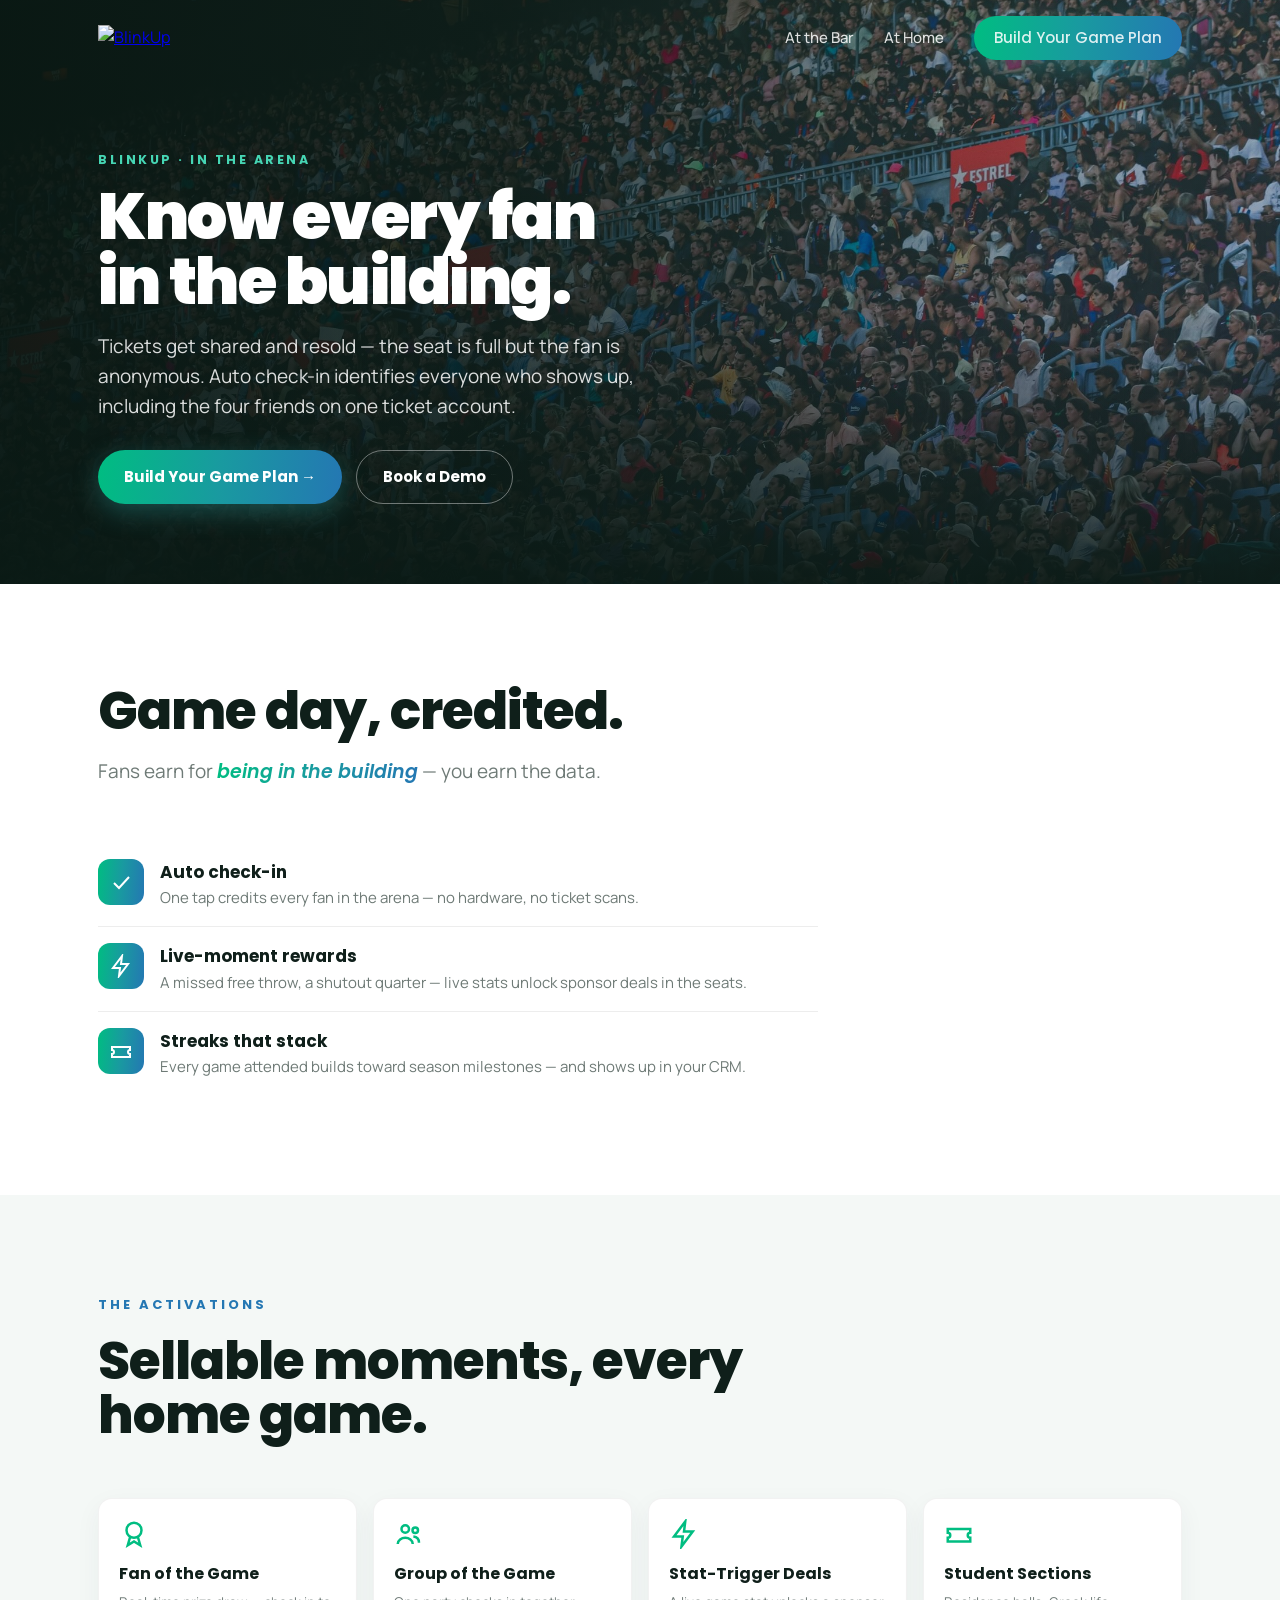
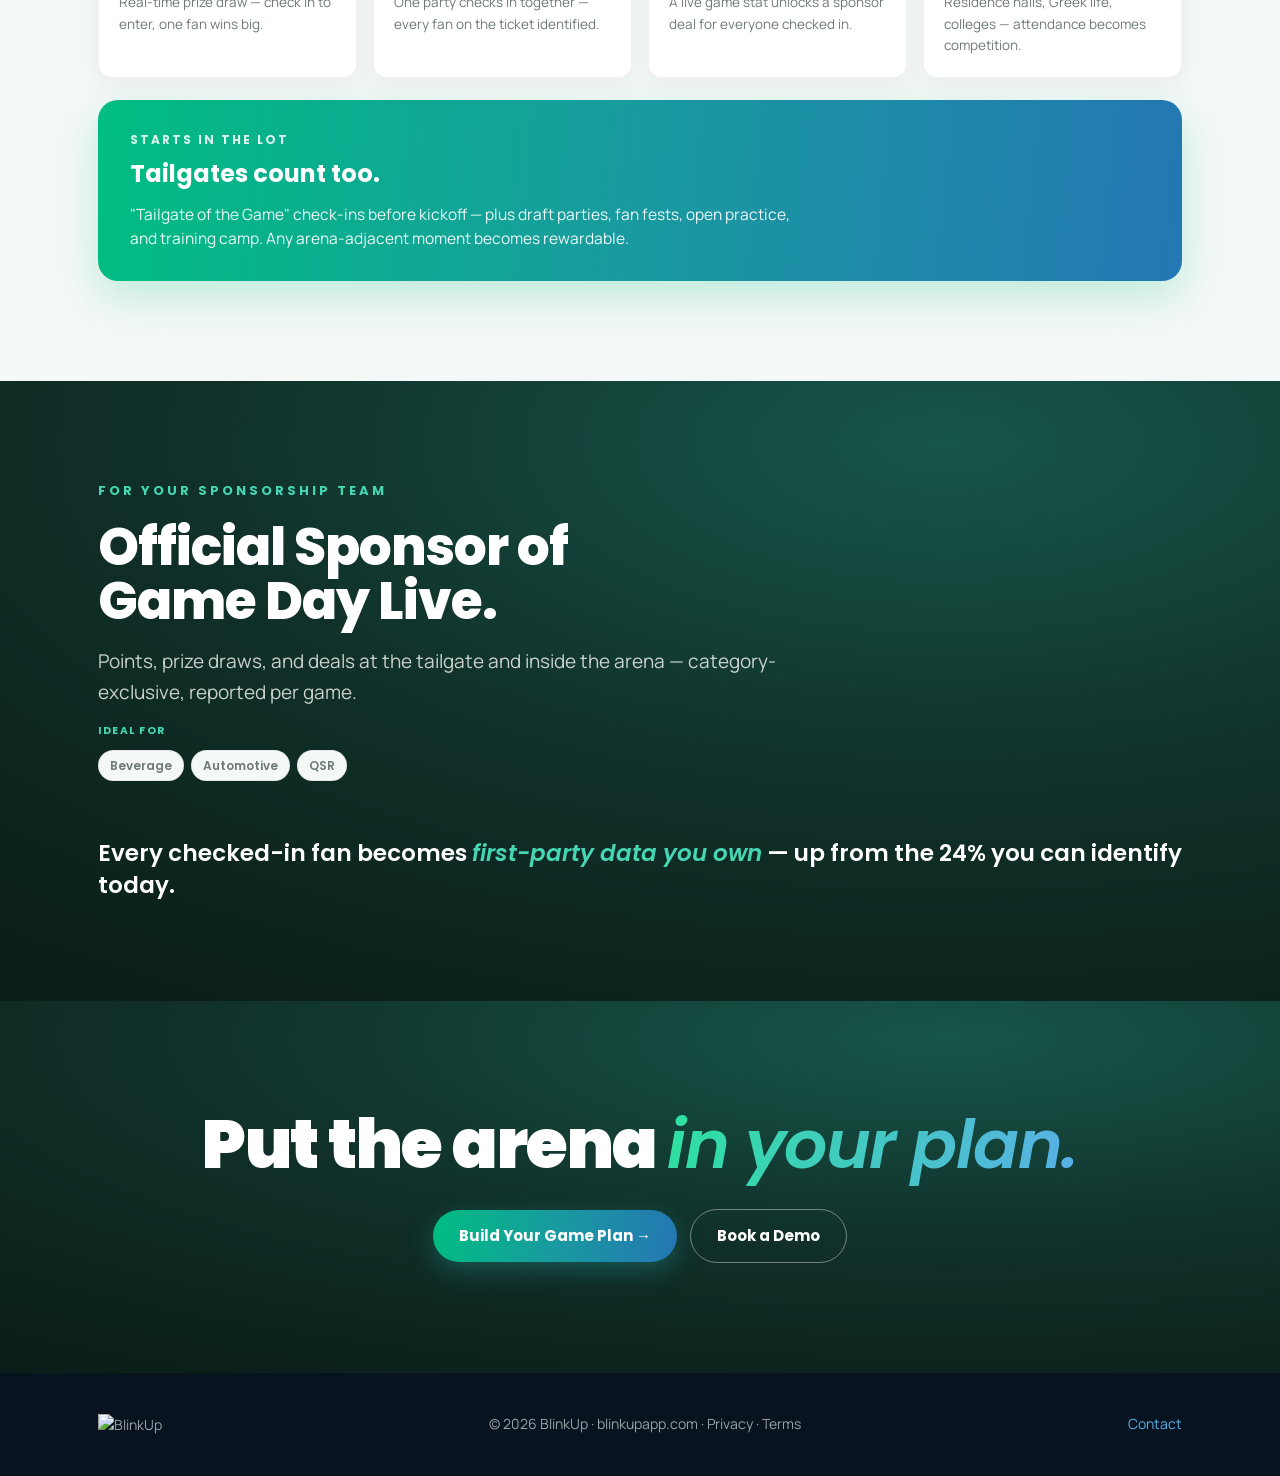
==== commit 7d6ee3af: "Restore original 'identify every fan' language (keep 76% reframe, form, rotation timing) Co-Authored" ====
--- a/arena/index.html
+++ b/arena/index.html
@@ -4,7 +4,7 @@
 <meta charset="UTF-8" />
 <meta name="viewport" content="width=device-width, initial-scale=1.0" />
 <title>In the Arena — BlinkUp</title>
-<meta name="description" content="Turn a full house into known fans. Voluntary check-ins, Fan of the Game, stat-trigger deals, and attendance streaks — BlinkUp in the arena." />
+<meta name="description" content="Know every fan in the building. Auto check-in, Fan of the Game, stat-trigger deals, and attendance streaks — BlinkUp in the arena." />
 <link rel="preconnect" href="https://fonts.googleapis.com">
 <link rel="preconnect" href="https://fonts.gstatic.com" crossorigin>
 <link href="https://fonts.googleapis.com/css2?family=Poppins:ital,wght@0,500;0,600;0,700;0,800;0,900;1,500;1,600&family=Manrope:wght@400;500;600;700;800&display=swap" rel="stylesheet">
@@ -29,8 +29,8 @@
   <div class="hero-veil" aria-hidden="true"></div>
   <div class="wrap">
     <div class="crumb">BlinkUp · In the Arena</div>
-    <h1>Turn a full house<br>into known fans.</h1>
-    <p class="sub">Tickets get shared and resold — the seat is full but the fan is anonymous. Check-ins let fans identify themselves through your app, including the four friends on one ticket account.</p>
+    <h1>Know every fan<br>in the building.</h1>
+    <p class="sub">Tickets get shared and resold — the seat is full but the fan is anonymous. Auto check-in identifies everyone who shows up, including the four friends on one ticket account.</p>
     <div class="hero-cta">
       <a href="../#planner" class="btn btn-primary">Build Your Game Plan →</a>
       <a href="../#demo" class="btn btn-ghost">Book a Demo</a>
@@ -45,7 +45,7 @@
       <p class="lead">Fans earn for <span class="serif-i grad-text">being in the building</span> — you earn the data.</p>
     </div>
     <div class="env-rows reveal" style="max-width:720px;">
-      <div class="row"><div class="ic"><svg viewBox="0 0 24 24" fill="none" stroke-width="2"><path d="M5 13l5 5L20 7"/></svg></div><div><h4>One-tap check-in</h4><p>Fans opt in through your app — no hardware, no ticket scans.</p></div></div>
+      <div class="row"><div class="ic"><svg viewBox="0 0 24 24" fill="none" stroke-width="2"><path d="M5 13l5 5L20 7"/></svg></div><div><h4>Auto check-in</h4><p>One tap credits every fan in the arena — no hardware, no ticket scans.</p></div></div>
       <div class="row"><div class="ic"><svg viewBox="0 0 24 24" fill="none" stroke-width="2"><path d="M13 2L4 14h7l-1 8 9-12h-7z"/></svg></div><div><h4>Live-moment rewards</h4><p>A missed free throw, a shutout quarter — live stats unlock sponsor deals in the seats.</p></div></div>
       <div class="row"><div class="ic"><svg viewBox="0 0 24 24" fill="none" stroke-width="2"><path d="M3 8h18v3a2 2 0 000 4v3H3v-3a2 2 0 000-4z"/></svg></div><div><h4>Streaks that stack</h4><p>Every game attended builds toward season milestones — and shows up in your CRM.</p></div></div>
     </div>
@@ -60,7 +60,7 @@
     </div>
     <div class="sig-strip reveal" style="margin-top:0;">
       <div class="sig"><div class="sig-ic"><svg viewBox="0 0 24 24" fill="none" stroke-width="2"><circle cx="12" cy="9" r="6"/><path d="M9 14l-2 7 5-3 5 3-2-7"/></svg></div><h4>Fan of the Game</h4><p>Real-time prize draw — check in to enter, one fan wins big.</p></div>
-      <div class="sig"><div class="sig-ic"><svg viewBox="0 0 24 24" fill="none" stroke-width="2"><circle cx="9" cy="8" r="3"/><path d="M3 20c0-3 3-5 6-5s6 2 6 5"/><circle cx="17" cy="9" r="2.2"/><path d="M15.5 14c3 .3 4.5 2 4.5 5"/></svg></div><h4>Group of the Game</h4><p>One party checks in together — everyone in the group gets counted.</p></div>
+      <div class="sig"><div class="sig-ic"><svg viewBox="0 0 24 24" fill="none" stroke-width="2"><circle cx="9" cy="8" r="3"/><path d="M3 20c0-3 3-5 6-5s6 2 6 5"/><circle cx="17" cy="9" r="2.2"/><path d="M15.5 14c3 .3 4.5 2 4.5 5"/></svg></div><h4>Group of the Game</h4><p>One party checks in together — every fan on the ticket identified.</p></div>
       <div class="sig"><div class="sig-ic"><svg viewBox="0 0 24 24" fill="none" stroke-width="2"><path d="M13 2L4 14h7l-1 8 9-12h-7z"/></svg></div><h4>Stat-Trigger Deals</h4><p>A live game stat unlocks a sponsor deal for everyone checked in.</p></div>
       <div class="sig"><div class="sig-ic"><svg viewBox="0 0 24 24" fill="none" stroke-width="2"><path d="M3 8h18v3a2 2 0 000 4v3H3v-3a2 2 0 000-4z"/></svg></div><h4>Student Sections</h4><p>Residence halls, Greek life, colleges — attendance becomes competition.</p></div>
     </div>
@@ -80,7 +80,7 @@
       <p class="lead">Points, prize draws, and deals at the tailgate and inside the arena — category-exclusive, reported per game.</p>
       <div class="cat-tags" style="margin-top:16px;"><span class="who" style="color:var(--light-accent);">Ideal for</span><span class="cat-tag">Beverage</span><span class="cat-tag">Automotive</span><span class="cat-tag">QSR</span></div>
     </div>
-    <p class="prob-foot reveal" style="margin-top:10px;">Every check-in builds <span class="serif-i" style="color:var(--light-accent)">first-party fan relationships you own</span> — not rented from a platform.</p>
+    <p class="prob-foot reveal" style="margin-top:10px;">Every checked-in fan becomes <span class="serif-i" style="color:var(--light-accent)">first-party data you own</span> — up from the 24% you can identify today.</p>
   </div>
 </section>
 
